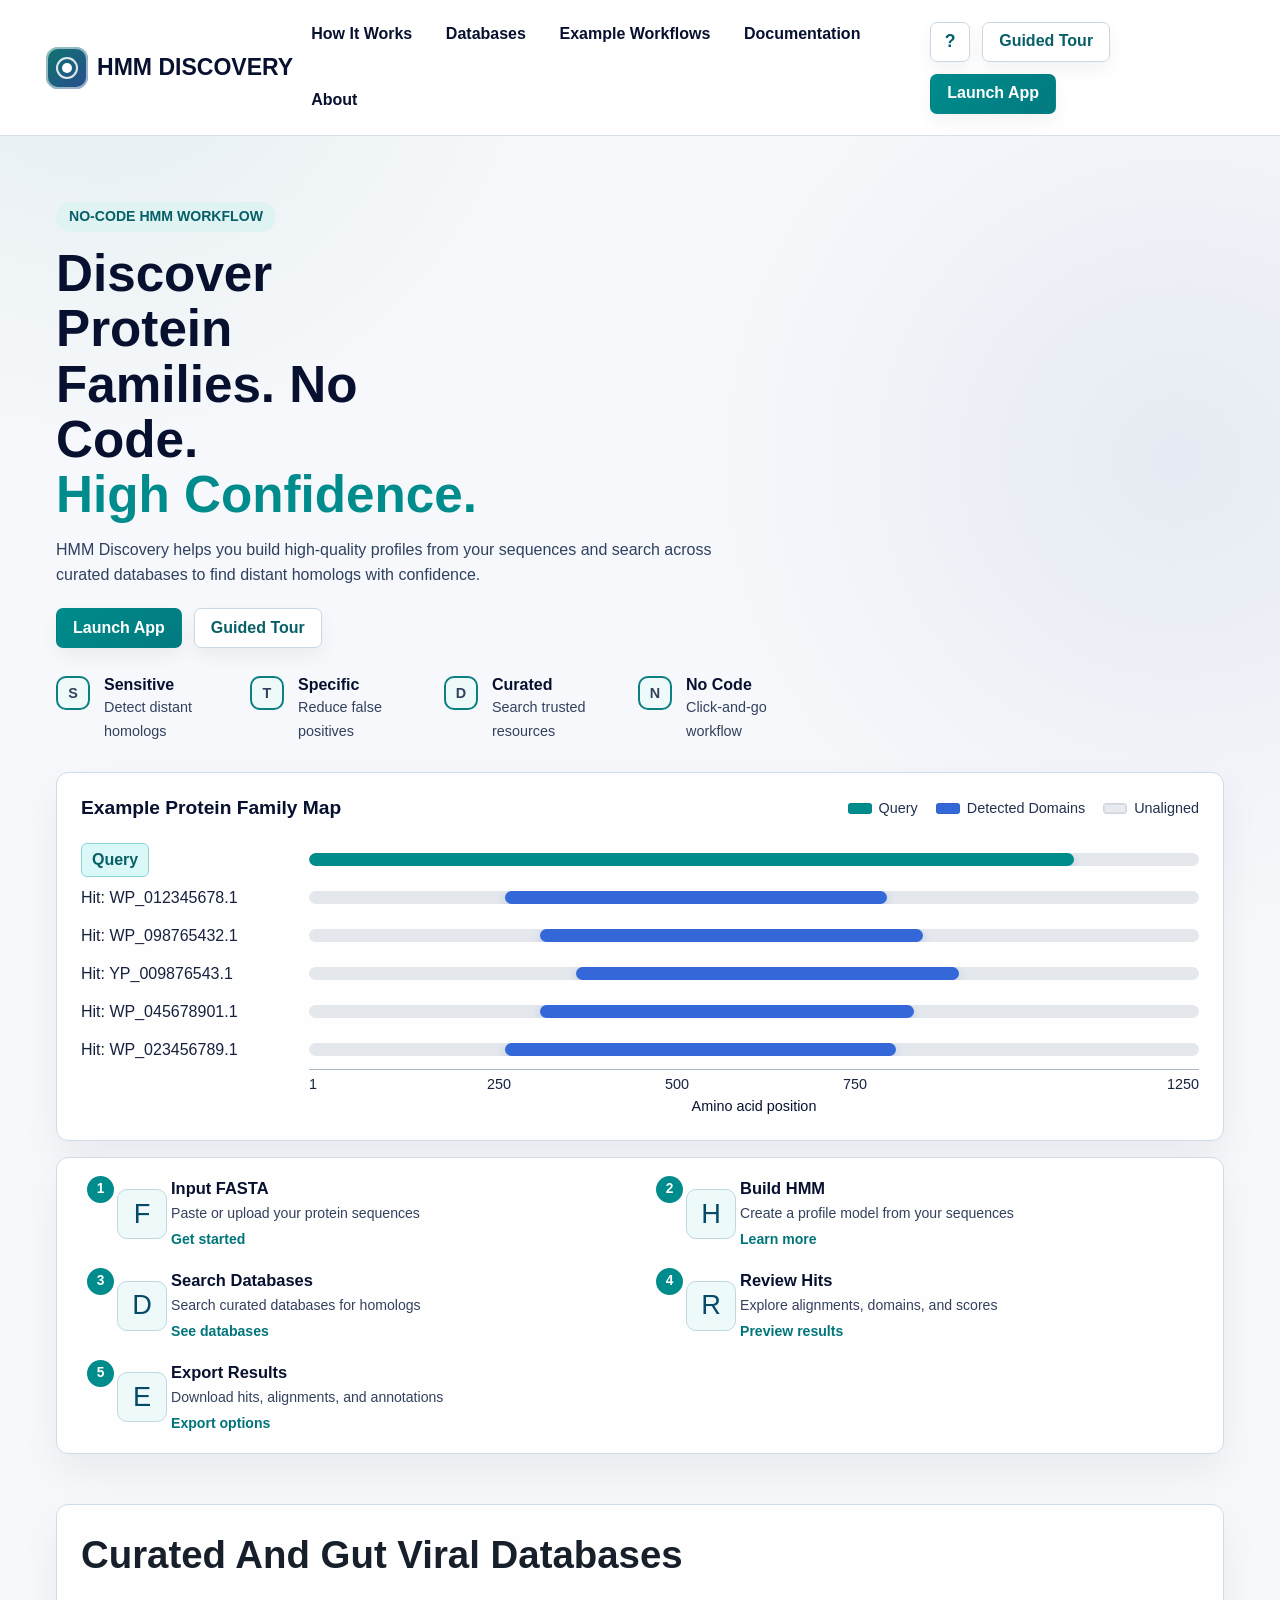
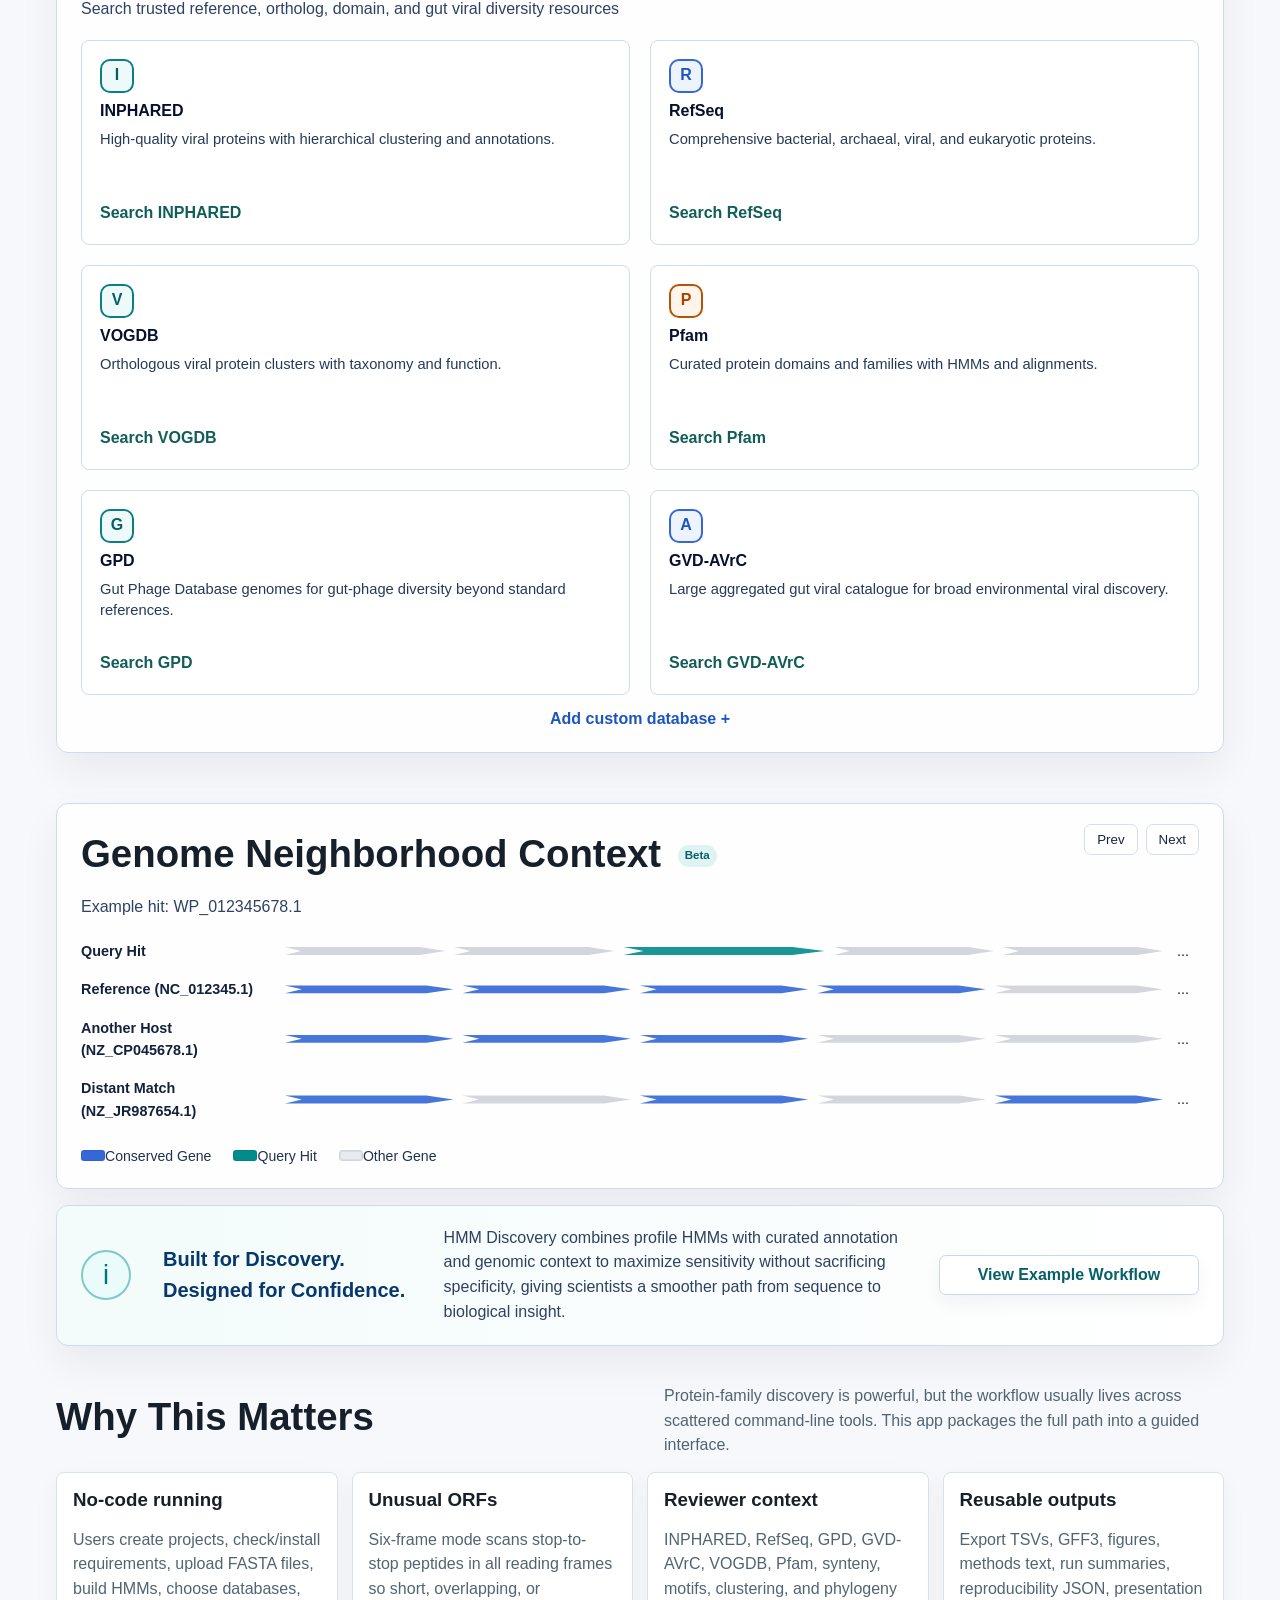
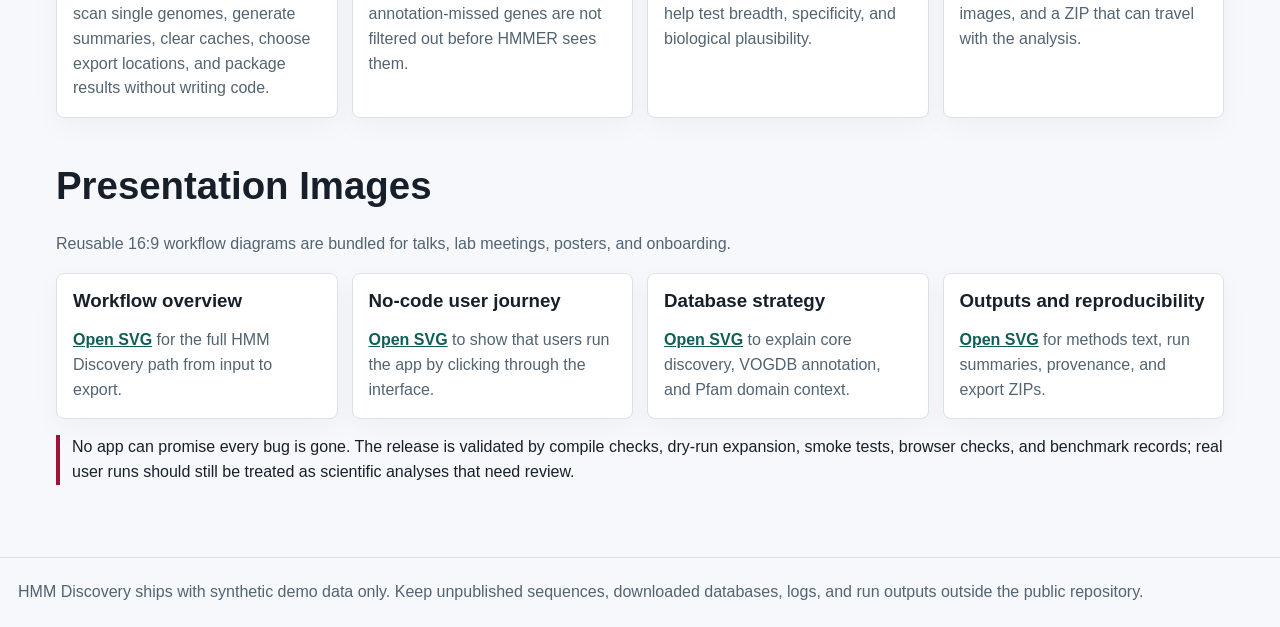
==== www/index.html @ fe7c749b "Prepare GitHub Pages deployment" ====
<!doctype html>
<html lang="en">
<head>
  <meta charset="utf-8">
  <meta name="viewport" content="width=device-width, initial-scale=1">
  <title>HMM Discovery | Protein Family Discovery App</title>
  <style>
    :root {
      --ink: #17202a;
      --muted: #536471;
      --line: #d9e2ea;
      --paper: #ffffff;
      --wash: #f6f8fb;
      --wash-2: #eef5f5;
      --accent: #0f766e;
      --accent-dark: #115e59;
      --blue: #284b8f;
      --gold: #9a6700;
      --copper: #b45309;
      --danger: #9f1239;
      --shadow: 0 18px 50px rgba(23, 32, 42, 0.08);
    }
    * { box-sizing: border-box; }
    html { scroll-behavior: smooth; }
    body {
      margin: 0;
      font-family: -apple-system, BlinkMacSystemFont, "Segoe UI", sans-serif;
      color: var(--ink);
      background:
        radial-gradient(circle at 8% 0%, rgba(15,118,110,0.08), transparent 28rem),
        radial-gradient(circle at 92% 12%, rgba(40,75,143,0.08), transparent 30rem),
        var(--wash);
      line-height: 1.55;
      overflow-wrap: anywhere;
      overflow-x: hidden;
    }
    a { color: var(--accent-dark); font-weight: 700; }
    header {
      background: var(--paper);
      border-bottom: 1px solid var(--line);
      position: sticky;
      top: 0;
      z-index: 10;
    }
    .nav {
      max-width: 1180px;
      margin: 0 auto;
      padding: 12px 18px;
      display: flex;
      align-items: center;
      justify-content: space-between;
      gap: 14px;
    }
    .brand {
      display: inline-flex;
      align-items: center;
      gap: 9px;
      font-weight: 850;
      font-size: 1.05rem;
      white-space: nowrap;
    }
    .brand-mark {
      width: 29px;
      height: 29px;
      border-radius: 7px;
      display: inline-grid;
      place-items: center;
      color: white;
      background: linear-gradient(135deg, var(--accent), var(--blue));
      font-weight: 900;
    }
    .links { display: flex; flex-wrap: wrap; gap: 8px; font-size: 0.9rem; }
    .links a {
      text-decoration: none;
      color: var(--muted);
      padding: 6px 8px;
      border-radius: 6px;
    }
    .links a:hover { color: var(--ink); background: var(--wash); }
    main { max-width: 1180px; margin: 0 auto; padding: 24px 18px 54px; }
    .hero {
      min-height: min(760px, 76vh);
      display: grid;
      grid-template-columns: minmax(0, 1fr) minmax(300px, 520px);
      gap: 34px;
      align-items: center;
      padding: 18px 0 26px;
    }
    .hero > *,
    main > *,
    section,
    .visual,
    .card,
    .rail-step,
    .db-chip {
      min-width: 0;
      max-width: 100%;
    }
    h1 {
      font-size: clamp(2.4rem, 7vw, 5.4rem);
      line-height: 0.97;
      letter-spacing: 0;
      margin: 0 0 16px;
      max-width: 9ch;
    }
    h2 { margin: 0 0 12px; font-size: clamp(1.6rem, 3vw, 2.4rem); }
    h3 { margin: 0 0 8px; }
    p { color: var(--muted); }
    .lead { font-size: 1.12rem; max-width: 700px; }
    .actions { display: flex; flex-wrap: wrap; gap: 10px; margin-top: 22px; }
    .button {
      display: inline-flex;
      align-items: center;
      justify-content: center;
      min-height: 42px;
      border: 1px solid var(--accent);
      border-radius: 6px;
      padding: 9px 13px;
      text-decoration: none;
      background: var(--accent);
      color: white;
      box-shadow: 0 8px 22px rgba(15,118,110,0.2);
    }
    .button.secondary { background: var(--paper); color: var(--accent-dark); }
    .button:hover { transform: translateY(-1px); }
    .visual {
      background: var(--paper);
      border: 1px solid var(--line);
      border-radius: 8px;
      padding: 14px;
      box-shadow: var(--shadow);
      overflow: hidden;
    }
    .visual img { width: 100%; height: auto; display: block; }
    .science-map {
      display: grid;
      gap: 12px;
    }
    .map-top {
      display: flex;
      align-items: center;
      justify-content: space-between;
      gap: 10px;
      min-height: 44px;
    }
    .mini-title { font-weight: 850; }
    .mini-status {
      color: var(--accent-dark);
      background: #e6f4f1;
      border: 1px solid #b9ded8;
      border-radius: 999px;
      padding: 4px 9px;
      font-size: 0.8rem;
      font-weight: 800;
      white-space: nowrap;
    }
    .workflow-rail {
      display: grid;
      grid-template-columns: repeat(5, minmax(0, 1fr));
      gap: 8px;
      margin: 12px 0 4px;
    }
    .rail-step {
      border: 1px solid var(--line);
      border-radius: 8px;
      padding: 10px 8px;
      min-height: 92px;
      background: #fbfdff;
    }
    .rail-step strong { display: block; font-size: 0.88rem; line-height: 1.15; }
    .rail-step span { display: block; color: var(--muted); font-size: 0.76rem; line-height: 1.25; margin-top: 5px; }
    .protein-track {
      position: relative;
      min-height: 172px;
      border: 1px solid var(--line);
      border-radius: 8px;
      background:
        linear-gradient(90deg, rgba(15,118,110,0.09), rgba(40,75,143,0.07)),
        repeating-linear-gradient(90deg, transparent 0 54px, rgba(23,32,42,0.04) 54px 55px);
      overflow: hidden;
      padding: 18px;
    }
    .gene {
      position: absolute;
      height: 26px;
      border-radius: 999px 8px 8px 999px;
      background: var(--accent);
      box-shadow: 0 8px 18px rgba(15,118,110,0.18);
    }
    .gene.blue { background: var(--blue); }
    .gene.gold { background: var(--gold); }
    .gene.copper { background: var(--copper); }
    .hit-window {
      position: absolute;
      left: 37%;
      top: 18px;
      width: 27%;
      height: 136px;
      border: 2px dashed rgba(159,18,57,0.48);
      border-radius: 8px;
      background: rgba(255,255,255,0.52);
    }
    .hit-window span {
      position: absolute;
      left: 10px;
      bottom: 8px;
      font-size: 0.76rem;
      font-weight: 800;
      color: var(--danger);
    }
    .db-strip {
      display: grid;
      grid-template-columns: repeat(4, minmax(0, 1fr));
      gap: 8px;
    }
    .db-chip {
      min-height: 62px;
      border: 1px solid var(--line);
      background: #fbfcfe;
      border-radius: 8px;
      padding: 9px;
    }
    .db-chip strong { display: block; font-size: 0.86rem; line-height: 1.15; }
    .db-chip span { display: block; color: var(--muted); font-size: 0.74rem; margin-top: 4px; line-height: 1.2; }
    section { margin-top: 34px; }
    .section-head {
      display: flex;
      align-items: end;
      justify-content: space-between;
      gap: 18px;
      margin-bottom: 14px;
    }
    .section-head p { margin: 0; max-width: 560px; }
    .grid { display: grid; grid-template-columns: repeat(auto-fit, minmax(245px, 1fr)); gap: 14px; }
    .card {
      background: var(--paper);
      border: 1px solid var(--line);
      border-radius: 8px;
      padding: 16px;
      min-width: 0;
      min-height: 142px;
      box-shadow: 0 8px 28px rgba(23, 32, 42, 0.04);
    }
    .card h3 { line-height: 1.2; }
    .card p { margin-bottom: 0; }
    .tag {
      display: inline-block;
      border: 1px solid var(--line);
      border-radius: 999px;
      padding: 3px 9px;
      margin: 2px 4px 2px 0;
      font-size: 0.82rem;
      color: var(--muted);
      background: #fbfcfe;
      max-width: 100%;
    }
    .steps { counter-reset: step; }
    .step {
      display: grid;
      grid-template-columns: 44px 1fr;
      gap: 12px;
      margin: 12px 0;
      padding: 12px;
      background: rgba(255,255,255,0.62);
      border: 1px solid var(--line);
      border-radius: 8px;
    }
    .step::before {
      counter-increment: step;
      content: counter(step);
      width: 34px;
      height: 34px;
      border-radius: 999px;
      background: var(--blue);
      color: white;
      display: grid;
      place-items: center;
      font-weight: 800;
    }
    .note { border-left: 4px solid var(--gold); padding-left: 12px; color: var(--ink); }
    .risk { border-left-color: var(--danger); }
    footer { border-top: 1px solid var(--line); padding: 22px 18px; color: var(--muted); }
    code {
      font-family: ui-monospace, SFMono-Regular, Menlo, Consolas, monospace;
      background: #edf2f7;
      border-radius: 5px;
      padding: 2px 5px;
    }
    @media (max-width: 800px) {
      .hero { grid-template-columns: 1fr; min-height: auto; }
      .links { display: none; }
      h1 { max-width: none; }
      .workflow-rail, .db-strip { grid-template-columns: 1fr 1fr; }
      .section-head { display: block; }
    }
    @media (max-width: 520px) {
      main { padding-inline: 14px; width: 100%; }
      h1 { font-size: 2.35rem; line-height: 1.03; }
      .workflow-rail, .db-strip { grid-template-columns: 1fr; }
      .actions .button { width: 100%; }
      .lead { font-size: 1rem; }
      .tag { font-size: 0.78rem; }
      .visual { padding: 10px; }
      .rail-step { min-height: 74px; }
    }
    .brand { text-transform: uppercase; letter-spacing: 0; font-size: clamp(1.05rem, 1.8vw, 1.65rem); color: #07112f; }
    .brand-mark { width: 42px; height: 42px; border-radius: 12px; font-size: 0; position: relative; box-shadow: inset 0 0 0 2px rgba(255,255,255,0.55); }
    .brand-mark::before,
    .brand-mark::after {
      content: "";
      position: absolute;
      inset: 10px;
      border: 2px solid rgba(255,255,255,0.86);
      border-radius: 50%;
    }
    .brand-mark::after { inset: 16px; background: white; border: 0; }
    .nav { max-width: 1880px; padding: 14px 46px; }
    .links { gap: clamp(10px, 2vw, 34px); font-size: 1rem; }
    .links a { color: #07112f; padding: 8px 4px; }
    .nav-actions { display: flex; align-items: center; gap: 12px; flex-wrap: wrap; }
    .icon-button,
    .nav-button {
      min-height: 40px;
      border: 1px solid #c8d8e7;
      border-radius: 7px;
      display: inline-flex;
      align-items: center;
      justify-content: center;
      text-decoration: none;
      color: #075f67;
      background: #ffffff;
      font-weight: 800;
      box-shadow: 0 8px 18px rgba(15, 23, 42, 0.05);
    }
    .icon-button { width: 40px; font-size: 1.1rem; }
    .nav-button { padding: 0 16px; white-space: nowrap; }
    .nav-button.primary { background: linear-gradient(135deg, #008c8c, #027a80); color: white; border-color: transparent; }
    main.showcase-main { max-width: 1880px; padding: 32px 56px 56px; }
    .showcase {
      display: grid;
      gap: 16px;
      min-height: calc(100vh - 112px);
    }
    .showcase-hero {
      display: grid;
      grid-template-columns: minmax(360px, 0.78fr) minmax(520px, 1.22fr);
      gap: 28px;
      align-items: stretch;
    }
    .eyebrow {
      display: inline-flex;
      align-items: center;
      min-height: 28px;
      border-radius: 999px;
      padding: 4px 13px;
      color: #075f67;
      background: #dff3f3;
      font-weight: 900;
      font-size: 0.88rem;
      letter-spacing: 0;
    }
    .hero-copy h1 {
      margin: 14px 0 16px;
      max-width: 12ch;
      color: #07112f;
      font-size: clamp(2.4rem, 4vw, 4.25rem);
      line-height: 1.08;
      font-weight: 900;
    }
    .hero-copy h1 span { color: #008c8c; white-space: nowrap; }
    .hero-copy .lead { max-width: 690px; color: #304160; font-size: clamp(1rem, 1.25vw, 1.28rem); line-height: 1.55; }
    .hero-actions {
      display: flex;
      flex-wrap: wrap;
      gap: 12px;
      margin-top: 20px;
    }
    .hero-features {
      display: grid;
      grid-template-columns: repeat(4, minmax(0, 1fr));
      gap: 16px;
      margin-top: 28px;
      max-width: 760px;
    }
    .feature {
      display: grid;
      grid-template-columns: 38px minmax(0, 1fr);
      gap: 10px;
      align-items: start;
      min-width: 0;
    }
    .feature-icon,
    .db-icon {
      width: 34px;
      height: 34px;
      border-radius: 10px;
      display: grid;
      place-items: center;
      color: #075f67;
      border: 2px solid #0d7f83;
      font-weight: 900;
      background: #eefafa;
    }
    .feature strong,
    .db-card strong { display: block; color: #07112f; line-height: 1.16; }
    .feature span { color: #33415d; font-size: 0.9rem; line-height: 1.25; }
    .panel {
      background: rgba(255,255,255,0.92);
      border: 1px solid #cfdbe8;
      border-radius: 12px;
      box-shadow: 0 18px 40px rgba(7,17,47,0.06);
      min-width: 0;
      overflow: hidden;
    }
    .protein-map { padding: 20px 24px 22px; }
    .panel-title {
      display: flex;
      justify-content: space-between;
      align-items: center;
      gap: 18px;
      margin-bottom: 18px;
    }
    .panel-title h2,
    .panel-title h3 { margin: 0; color: #07112f; font-size: 1.2rem; }
    .legend { display: flex; gap: 18px; flex-wrap: wrap; color: #22314e; font-size: 0.9rem; }
    .legend span { display: inline-flex; align-items: center; gap: 7px; white-space: nowrap; }
    .swatch { width: 24px; height: 11px; border-radius: 3px; background: #008c8c; display: inline-block; box-shadow: inset 0 0 0 1px rgba(0,0,0,0.06); }
    .swatch.blue { background: #3468d8; }
    .swatch.gray { background: #e7ebf0; border: 1px solid #cfd6df; }
    .map-row {
      display: grid;
      grid-template-columns: 210px minmax(0, 1fr);
      gap: 18px;
      align-items: center;
      min-height: 38px;
    }
    .map-label { color: #16213d; white-space: nowrap; overflow: hidden; text-overflow: ellipsis; }
    .query-label {
      display: inline-flex;
      padding: 4px 10px;
      border-radius: 6px;
      background: #daf8f7;
      border: 1px solid #89d5d3;
      color: #075f67;
      font-weight: 900;
      width: max-content;
    }
    .track {
      height: 13px;
      border-radius: 999px;
      background: #e4e7ec;
      position: relative;
      overflow: hidden;
    }
    .segment {
      position: absolute;
      top: 0;
      height: 100%;
      border-radius: 999px;
      background: #3468d8;
      box-shadow: 0 3px 9px rgba(52,104,216,0.22);
    }
    .segment.query { background: #008c8c; }
    .axis {
      margin-left: 228px;
      border-top: 1px solid #a8b5c6;
      display: grid;
      grid-template-columns: repeat(5, 1fr);
      color: #18243d;
      font-size: 0.9rem;
      padding-top: 3px;
    }
    .axis span:last-child { text-align: right; }
    .axis-label { margin-left: 228px; text-align: center; color: #07112f; font-size: 0.9rem; }
    .workflow-strip {
      display: grid;
      grid-template-columns: repeat(5, minmax(0, 1fr));
      gap: 0;
      padding: 18px 22px;
      align-items: stretch;
    }
    .flow-card {
      display: grid;
      grid-template-columns: 70px minmax(0, 1fr) 20px;
      gap: 10px;
      align-items: center;
      min-width: 0;
      padding: 0 12px;
      position: relative;
    }
    .flow-card:last-child { grid-template-columns: 70px minmax(0, 1fr); }
    .flow-number {
      width: 27px;
      height: 27px;
      border-radius: 50%;
      background: #008c8c;
      color: white;
      display: grid;
      place-items: center;
      font-weight: 900;
      font-size: 0.86rem;
      position: absolute;
      left: 8px;
      top: 0;
      z-index: 2;
    }
    .flow-icon {
      width: 50px;
      height: 50px;
      margin-left: 26px;
      border-radius: 10px;
      display: grid;
      place-items: center;
      font-size: 1.7rem;
      color: #074a68;
      background: #eefafa;
      border: 1px solid #bfd8e2;
    }
    .flow-card h3 { margin: 0 0 4px; color: #07112f; font-size: 1.03rem; }
    .flow-card p { margin: 0; color: #33415d; font-size: 0.88rem; line-height: 1.25; }
    .flow-card a { display: inline-block; margin-top: 6px; text-decoration: none; color: #00757a; font-size: 0.88rem; }
    .flow-arrow { color: #c0cad8; font-size: 2.4rem; line-height: 1; }
    .lower-grid {
      display: grid;
      grid-template-columns: 1.06fr 0.94fr;
      gap: 16px;
    }
    .db-panel,
    .synteny-panel { padding: 20px 24px; }
    .subtle { color: #2f4164; margin: 0; }
    .database-grid {
      display: grid;
      grid-template-columns: repeat(4, minmax(0, 1fr));
      gap: 20px;
      margin-top: 18px;
    }
    .db-card {
      border: 1px solid #cfdbe8;
      border-radius: 8px;
      padding: 18px;
      min-height: 205px;
      display: flex;
      flex-direction: column;
      gap: 9px;
      background: #fff;
      transition: transform 160ms ease, box-shadow 160ms ease;
    }
    .db-card:hover { transform: translateY(-2px); box-shadow: 0 16px 32px rgba(7,17,47,0.09); }
    .db-card p { margin: 0; color: #263a58; font-size: 0.92rem; line-height: 1.42; }
    .db-card a { margin-top: auto; text-decoration: none; }
    .db-card.refseq .db-icon { color: #1d55bf; border-color: #3468d8; background: #eef4ff; }
    .db-card.pfam .db-icon { color: #a74302; border-color: #b45309; background: #fff5eb; }
    .custom-link { display: block; text-align: center; margin-top: 12px; text-decoration: none; color: #1d55bf; }
    .synteny-head {
      display: flex;
      justify-content: space-between;
      gap: 12px;
      align-items: start;
      margin-bottom: 14px;
    }
    .beta {
      display: inline-flex;
      margin-left: 6px;
      padding: 2px 7px;
      border-radius: 999px;
      background: #dff3f3;
      color: #075f67;
      font-size: 0.72rem;
      vertical-align: middle;
    }
    .pager { display: flex; gap: 8px; }
    .pager button {
      border: 1px solid #d5dfeb;
      background: white;
      border-radius: 7px;
      padding: 7px 12px;
      color: #19233c;
    }
    .neighborhood {
      display: grid;
      gap: 16px;
      margin-top: 20px;
    }
    .gene-row {
      display: grid;
      grid-template-columns: 190px minmax(0, 1fr) 22px;
      gap: 14px;
      align-items: center;
      color: #14213d;
      font-size: 0.9rem;
    }
    .gene-line { display: flex; gap: 9px; align-items: center; min-width: 0; }
    .arrow-gene {
      height: 14px;
      min-width: 42px;
      flex: 1 1 58px;
      background: #cfd3da;
      clip-path: polygon(0 22%, 84% 22%, 100% 50%, 84% 78%, 0 78%, 10% 50%);
      opacity: 0.9;
    }
    .arrow-gene.conserved { background: #3468d8; }
    .arrow-gene.query { background: #008c8c; flex-grow: 1.4; }
    .gene-legend { display: flex; gap: 22px; flex-wrap: wrap; margin-top: 24px; color: #22314e; font-size: 0.88rem; }
    .bottom-callout {
      display: grid;
      grid-template-columns: 64px minmax(230px, 0.55fr) minmax(300px, 1fr) 260px;
      gap: 18px;
      align-items: center;
      padding: 20px 24px;
      background: linear-gradient(90deg, #f3fbfb, #ffffff);
    }
    .callout-icon {
      width: 50px;
      height: 50px;
      border-radius: 50%;
      display: grid;
      place-items: center;
      border: 2px solid #80c9c8;
      color: #00757a;
      font-size: 1.7rem;
      background: #e9fbfa;
    }
    .bottom-callout h2 { margin: 0; color: #07386b; font-size: 1.25rem; }
    .bottom-callout p { margin: 0; color: #304160; }
    .article-section { margin-top: 38px; }
    .article-grid { grid-template-columns: repeat(auto-fit, minmax(260px, 1fr)); }
    @media (max-width: 1280px) {
      .showcase-hero,
      .lower-grid { grid-template-columns: 1fr; }
      .database-grid { grid-template-columns: repeat(2, minmax(0, 1fr)); }
      .workflow-strip { grid-template-columns: repeat(2, minmax(0, 1fr)); gap: 16px; }
      .flow-arrow { display: none; }
    }
    @media (max-width: 900px) {
      .nav { padding: 12px 18px; }
      .nav-actions { display: none; }
      main.showcase-main { padding: 24px 18px 42px; }
      .hero-features { grid-template-columns: repeat(2, minmax(0, 1fr)); }
      .map-row { grid-template-columns: 1fr; gap: 6px; margin-bottom: 12px; }
      .axis, .axis-label { margin-left: 0; }
      .workflow-strip,
      .database-grid,
      .bottom-callout { grid-template-columns: 1fr; }
      .flow-card { grid-template-columns: 64px minmax(0, 1fr); }
      .gene-row { grid-template-columns: 1fr; gap: 6px; }
      .gene-line { min-height: 24px; }
    }
    @media (max-width: 560px) {
      .brand { font-size: 1rem; }
      .brand-mark { width: 34px; height: 34px; }
      .hero-copy h1 { font-size: 2.35rem; }
      .hero-features { grid-template-columns: 1fr; }
      .protein-map, .db-panel, .synteny-panel, .workflow-strip, .bottom-callout { padding: 16px; }
      .legend, .gene-legend { gap: 10px; }
      .map-label { white-space: normal; }
      .hero-actions .nav-button { width: 100%; }
    }
  </style>
</head>
<body>
  <header>
    <div class="nav">
      <div class="brand"><span class="brand-mark">H</span>HMM Discovery</div>
      <nav class="links" aria-label="Page links">
        <a href="#how-it-works">How It Works</a>
        <a href="#databases">Databases</a>
        <a href="#workflows">Example Workflows</a>
        <a href="guide.html">Documentation</a>
        <a href="#about">About</a>
      </nav>
      <div class="nav-actions">
        <a class="icon-button" href="guide.html" aria-label="Open documentation">?</a>
        <a class="nav-button" href="guide.html">Guided Tour</a>
        <a class="nav-button primary" href="guide.html">Launch App</a>
      </div>
    </div>
  </header>
  <main class="showcase-main">
    <section class="showcase" aria-label="HMM Discovery blog overview">
      <div class="showcase-hero">
        <div class="hero-copy">
          <span class="eyebrow">NO-CODE HMM WORKFLOW</span>
          <h1>Discover Protein Families. No Code. <span>High Confidence.</span></h1>
          <p class="lead">HMM Discovery helps you build high-quality profiles from your sequences and search across curated databases to find distant homologs with confidence.</p>
          <div class="hero-actions">
            <a class="nav-button primary" href="guide.html">Launch App</a>
            <a class="nav-button" href="guide.html">Guided Tour</a>
          </div>
          <div class="hero-features" aria-label="Core benefits">
            <div class="feature"><span class="feature-icon">S</span><div><strong>Sensitive</strong><span>Detect distant homologs</span></div></div>
            <div class="feature"><span class="feature-icon">T</span><div><strong>Specific</strong><span>Reduce false positives</span></div></div>
            <div class="feature"><span class="feature-icon">D</span><div><strong>Curated</strong><span>Search trusted resources</span></div></div>
            <div class="feature"><span class="feature-icon">N</span><div><strong>No Code</strong><span>Click-and-go workflow</span></div></div>
          </div>
        </div>
        <div class="panel protein-map" aria-label="Example protein family map">
          <div class="panel-title">
            <h2>Example Protein Family Map</h2>
            <div class="legend">
              <span><i class="swatch"></i>Query</span>
              <span><i class="swatch blue"></i>Detected Domains</span>
              <span><i class="swatch gray"></i>Unaligned</span>
            </div>
          </div>
          <div class="map-row"><div class="map-label"><span class="query-label">Query</span></div><div class="track"><i class="segment query" style="left:0;width:86%;"></i></div></div>
          <div class="map-row"><div class="map-label">Hit: WP_012345678.1</div><div class="track"><i class="segment" style="left:22%;width:43%;"></i></div></div>
          <div class="map-row"><div class="map-label">Hit: WP_098765432.1</div><div class="track"><i class="segment" style="left:26%;width:43%;"></i></div></div>
          <div class="map-row"><div class="map-label">Hit: YP_009876543.1</div><div class="track"><i class="segment" style="left:30%;width:43%;"></i></div></div>
          <div class="map-row"><div class="map-label">Hit: WP_045678901.1</div><div class="track"><i class="segment" style="left:26%;width:42%;"></i></div></div>
          <div class="map-row"><div class="map-label">Hit: WP_023456789.1</div><div class="track"><i class="segment" style="left:22%;width:44%;"></i></div></div>
          <div class="axis"><span>1</span><span>250</span><span>500</span><span>750</span><span>1250</span></div>
          <div class="axis-label">Amino acid position</div>
        </div>
      </div>

      <div class="panel workflow-strip" id="how-it-works" aria-label="Five step workflow">
        <article class="flow-card"><span class="flow-number">1</span><span class="flow-icon">F</span><div><h3>Input FASTA</h3><p>Paste or upload your protein sequences</p><a href="guide.html">Get started</a></div><span class="flow-arrow">›</span></article>
        <article class="flow-card"><span class="flow-number">2</span><span class="flow-icon">H</span><div><h3>Build HMM</h3><p>Create a profile model from your sequences</p><a href="guide.html#build">Learn more</a></div><span class="flow-arrow">›</span></article>
        <article class="flow-card"><span class="flow-number">3</span><span class="flow-icon">D</span><div><h3>Search Databases</h3><p>Search curated databases for homologs</p><a href="#databases">See databases</a></div><span class="flow-arrow">›</span></article>
        <article class="flow-card"><span class="flow-number">4</span><span class="flow-icon">R</span><div><h3>Review Hits</h3><p>Explore alignments, domains, and scores</p><a href="guide.html#interpret">Preview results</a></div><span class="flow-arrow">›</span></article>
        <article class="flow-card"><span class="flow-number">5</span><span class="flow-icon">E</span><div><h3>Export Results</h3><p>Download hits, alignments, and annotations</p><a href="guide.html#export">Export options</a></div></article>
      </div>

      <div class="lower-grid">
        <section class="panel db-panel" id="databases">
          <h2>Curated And Gut Viral Databases</h2>
          <p class="subtle">Search trusted reference, ortholog, domain, and gut viral diversity resources</p>
          <div class="database-grid">
            <article class="db-card"><span class="db-icon">I</span><strong>INPHARED</strong><p>High-quality viral proteins with hierarchical clustering and annotations.</p><a href="guide.html#databases">Search INPHARED</a></article>
            <article class="db-card refseq"><span class="db-icon">R</span><strong>RefSeq</strong><p>Comprehensive bacterial, archaeal, viral, and eukaryotic proteins.</p><a href="guide.html#databases">Search RefSeq</a></article>
            <article class="db-card"><span class="db-icon">V</span><strong>VOGDB</strong><p>Orthologous viral protein clusters with taxonomy and function.</p><a href="guide.html#databases">Search VOGDB</a></article>
            <article class="db-card pfam"><span class="db-icon">P</span><strong>Pfam</strong><p>Curated protein domains and families with HMMs and alignments.</p><a href="guide.html#databases">Search Pfam</a></article>
            <article class="db-card"><span class="db-icon">G</span><strong>GPD</strong><p>Gut Phage Database genomes for gut-phage diversity beyond standard references.</p><a href="guide.html#databases">Search GPD</a></article>
            <article class="db-card refseq"><span class="db-icon">A</span><strong>GVD-AVrC</strong><p>Large aggregated gut viral catalogue for broad environmental viral discovery.</p><a href="guide.html#databases">Search GVD-AVrC</a></article>
          </div>
          <a class="custom-link" href="guide.html#custom">Add custom database +</a>
        </section>

        <section class="panel synteny-panel" id="workflows">
          <div class="synteny-head">
            <div><h2>Genome Neighborhood Context <span class="beta">Beta</span></h2><p class="subtle">Example hit: WP_012345678.1</p></div>
            <div class="pager"><button type="button">Prev</button><button type="button">Next</button></div>
          </div>
          <div class="neighborhood" aria-label="Synteny neighborhood example">
            <div class="gene-row"><strong>Query Hit</strong><div class="gene-line"><span class="arrow-gene"></span><span class="arrow-gene"></span><span class="arrow-gene query"></span><span class="arrow-gene"></span><span class="arrow-gene"></span></div><span>...</span></div>
            <div class="gene-row"><strong>Reference (NC_012345.1)</strong><div class="gene-line"><span class="arrow-gene conserved"></span><span class="arrow-gene conserved"></span><span class="arrow-gene conserved"></span><span class="arrow-gene conserved"></span><span class="arrow-gene"></span></div><span>...</span></div>
            <div class="gene-row"><strong>Another Host (NZ_CP045678.1)</strong><div class="gene-line"><span class="arrow-gene conserved"></span><span class="arrow-gene conserved"></span><span class="arrow-gene conserved"></span><span class="arrow-gene"></span><span class="arrow-gene"></span></div><span>...</span></div>
            <div class="gene-row"><strong>Distant Match (NZ_JR987654.1)</strong><div class="gene-line"><span class="arrow-gene conserved"></span><span class="arrow-gene"></span><span class="arrow-gene conserved"></span><span class="arrow-gene"></span><span class="arrow-gene conserved"></span></div><span>...</span></div>
          </div>
          <div class="gene-legend">
            <span><i class="swatch blue"></i>Conserved Gene</span>
            <span><i class="swatch"></i>Query Hit</span>
            <span><i class="swatch gray"></i>Other Gene</span>
          </div>
        </section>
      </div>

      <div class="panel bottom-callout">
        <span class="callout-icon">i</span>
        <h2>Built for Discovery. Designed for Confidence.</h2>
        <p>HMM Discovery combines profile HMMs with curated annotation and genomic context to maximize sensitivity without sacrificing specificity, giving scientists a smoother path from sequence to biological insight.</p>
        <a class="nav-button" href="guide.html">View Example Workflow</a>
      </div>
    </section>

    <section class="article-section" id="about">
      <div class="section-head">
        <h2>Why This Matters</h2>
        <p>Protein-family discovery is powerful, but the workflow usually lives across scattered command-line tools. This app packages the full path into a guided interface.</p>
      </div>
      <div class="grid article-grid">
        <div class="card"><h3>No-code running</h3><p>Users create projects, check/install requirements, upload FASTA files, build HMMs, choose databases, scan single genomes, generate summaries, clear caches, choose export locations, and package results without writing code.</p></div>
        <div class="card"><h3>Unusual ORFs</h3><p>Six-frame mode scans stop-to-stop peptides in all reading frames so short, overlapping, or annotation-missed genes are not filtered out before HMMER sees them.</p></div>
        <div class="card"><h3>Reviewer context</h3><p>INPHARED, RefSeq, GPD, GVD-AVrC, VOGDB, Pfam, synteny, motifs, clustering, and phylogeny help test breadth, specificity, and biological plausibility.</p></div>
        <div class="card"><h3>Reusable outputs</h3><p>Export TSVs, GFF3, figures, methods text, run summaries, reproducibility JSON, presentation images, and a ZIP that can travel with the analysis.</p></div>
      </div>
    </section>

    <section class="article-section" id="presentation">
      <h2>Presentation Images</h2>
      <p>Reusable 16:9 workflow diagrams are bundled for talks, lab meetings, posters, and onboarding.</p>
      <div class="grid article-grid">
        <div class="card"><h3>Workflow overview</h3><p><a href="presentation/hmm_discovery_workflow_overview.svg">Open SVG</a> for the full HMM Discovery path from input to export.</p></div>
        <div class="card"><h3>No-code user journey</h3><p><a href="presentation/hmm_discovery_no_code_user_journey.svg">Open SVG</a> to show that users run the app by clicking through the interface.</p></div>
        <div class="card"><h3>Database strategy</h3><p><a href="presentation/hmm_discovery_database_strategy.svg">Open SVG</a> to explain core discovery, VOGDB annotation, and Pfam domain context.</p></div>
        <div class="card"><h3>Outputs and reproducibility</h3><p><a href="presentation/hmm_discovery_outputs_reproducibility.svg">Open SVG</a> for methods text, run summaries, provenance, and export ZIPs.</p></div>
      </div>
      <p class="note risk">No app can promise every bug is gone. The release is validated by compile checks, dry-run expansion, smoke tests, browser checks, and benchmark records; real user runs should still be treated as scientific analyses that need review.</p>
    </section>
  </main>
  <footer>
    HMM Discovery ships with synthetic demo data only. Keep unpublished sequences, downloaded databases, logs, and run outputs outside the public repository.
  </footer>
</body>
</html>
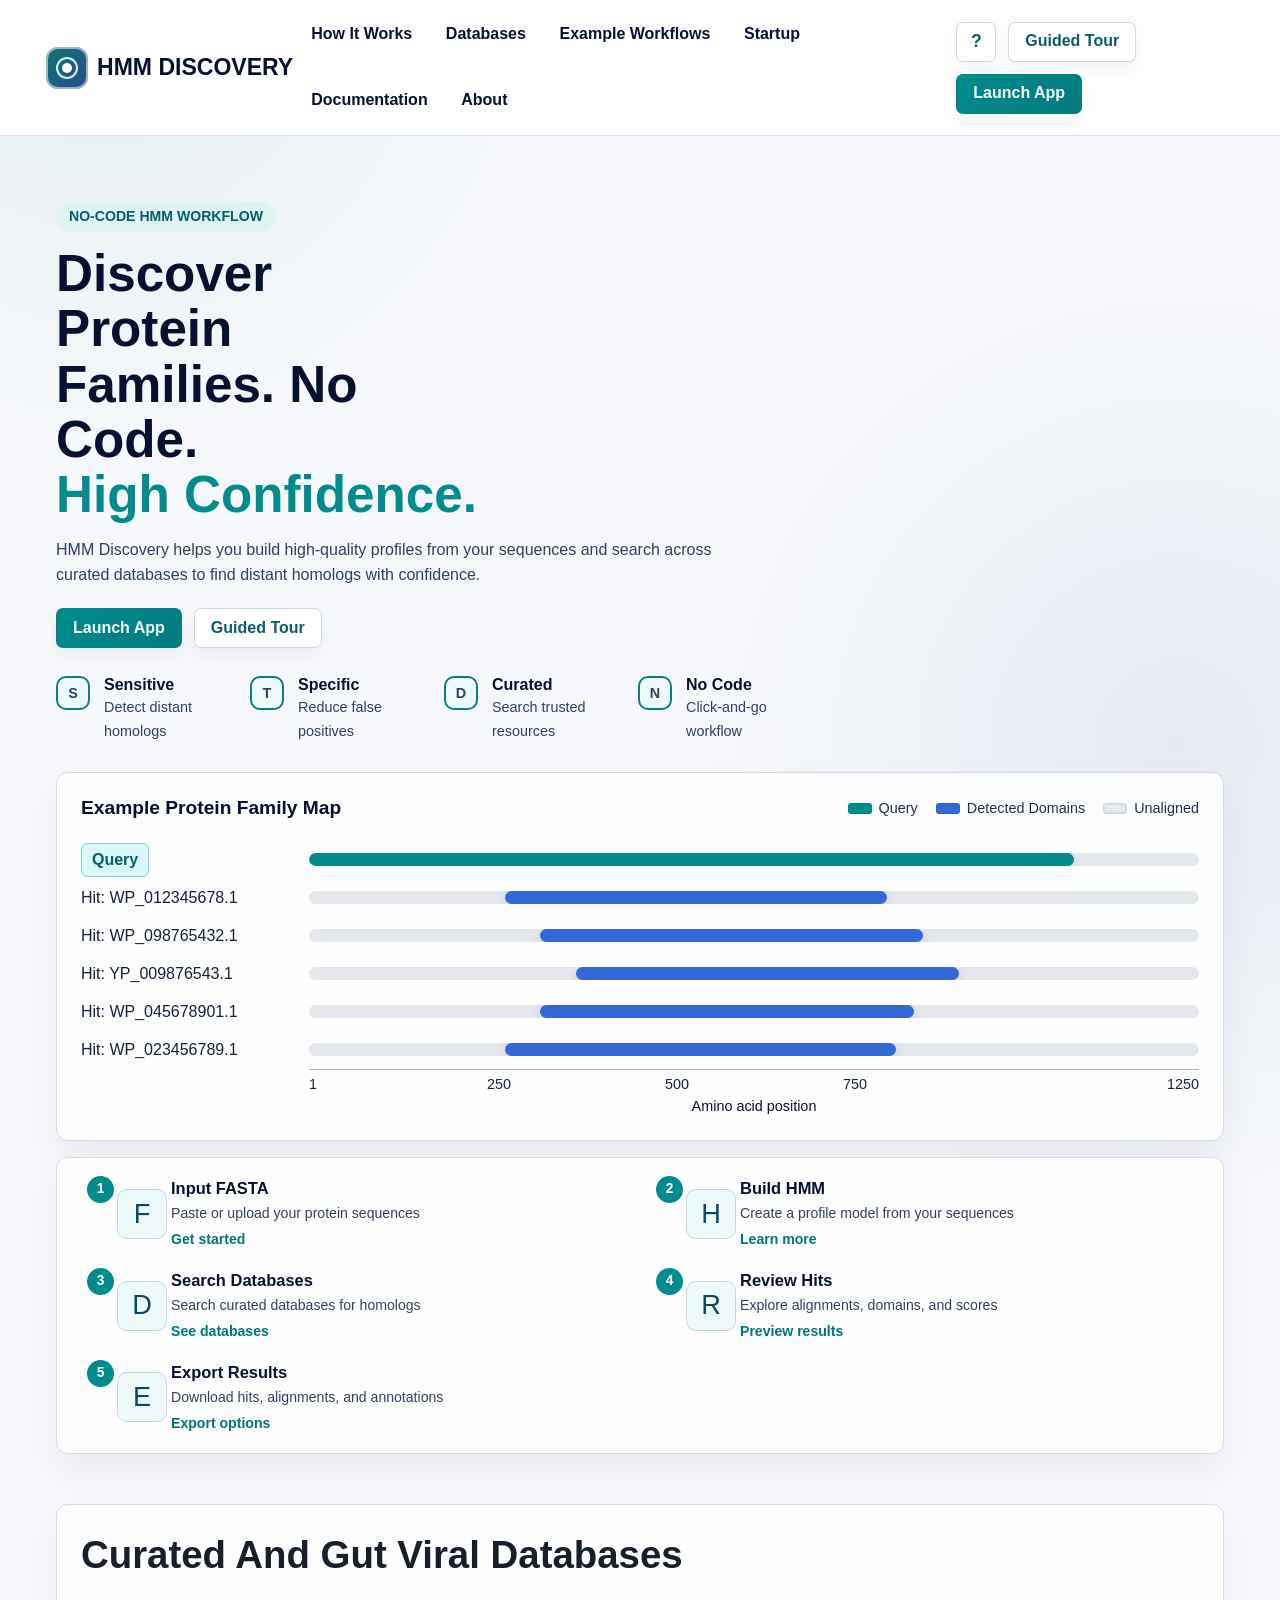
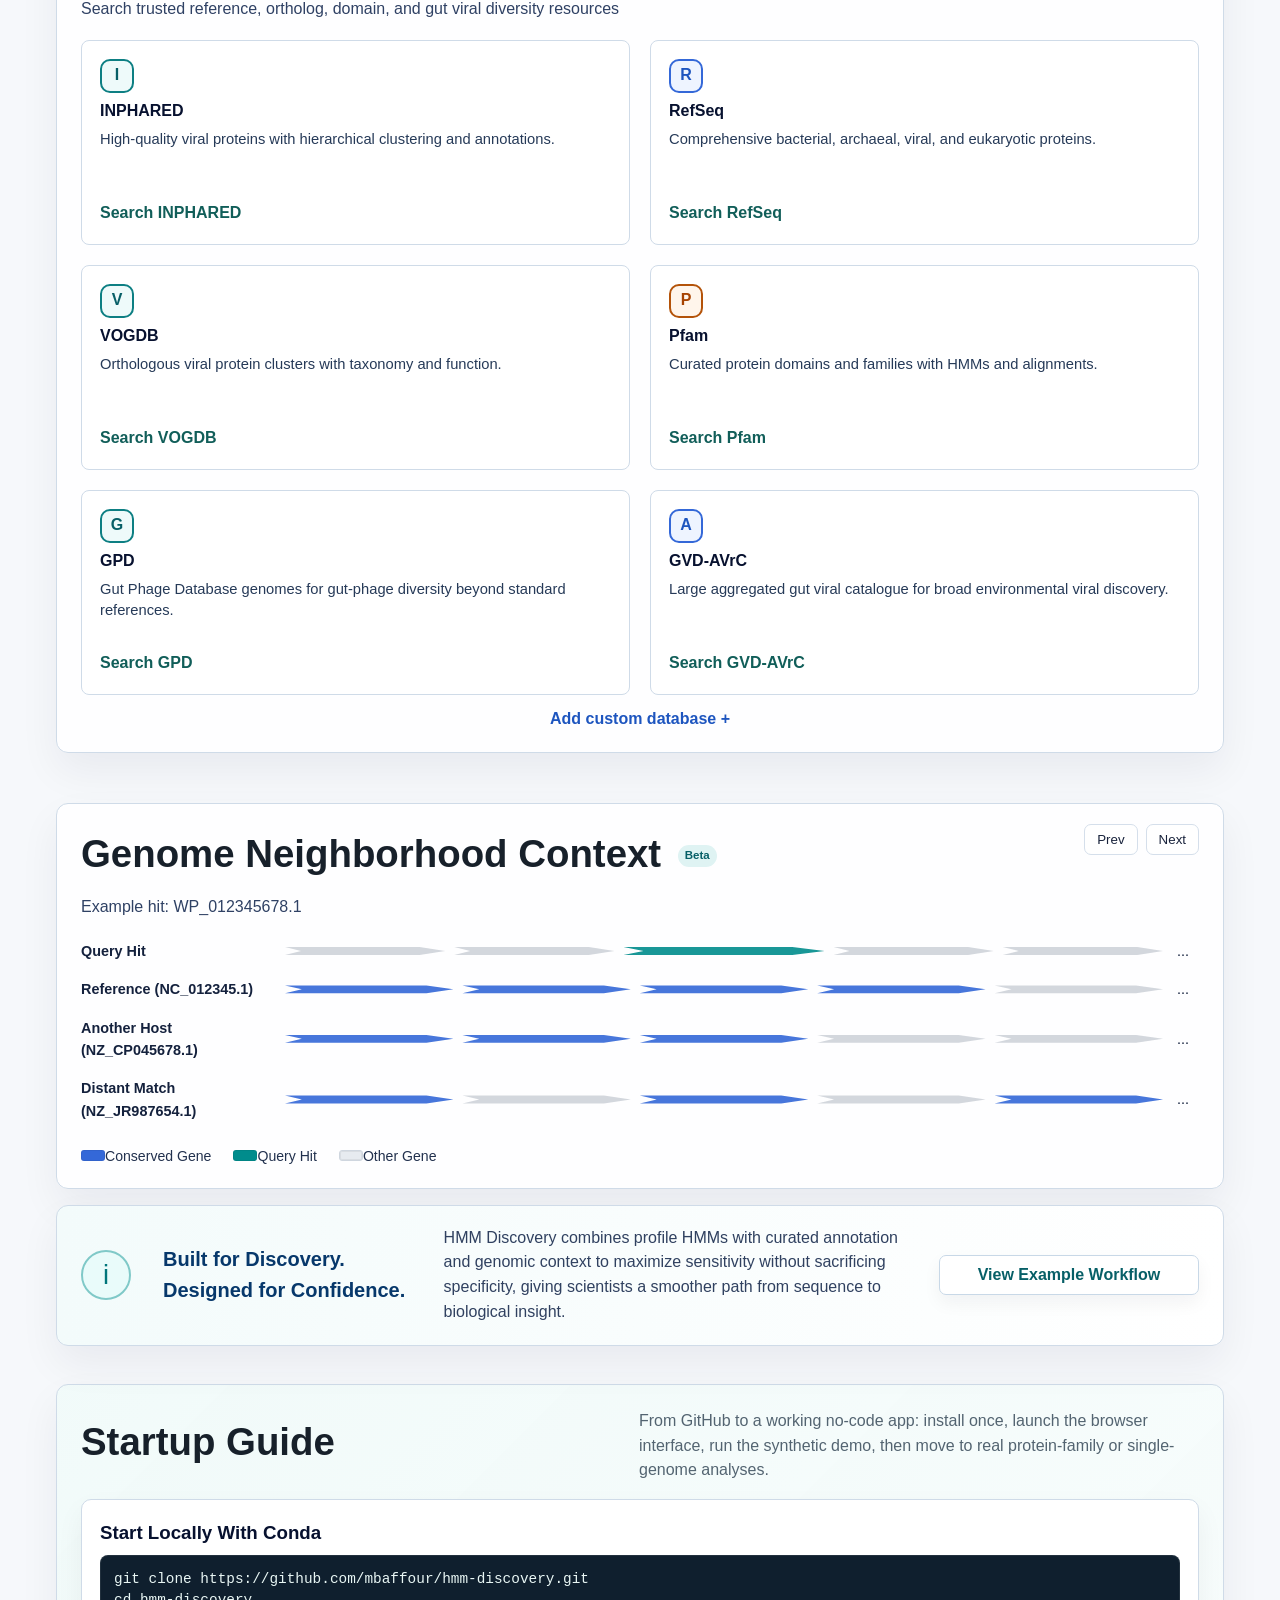
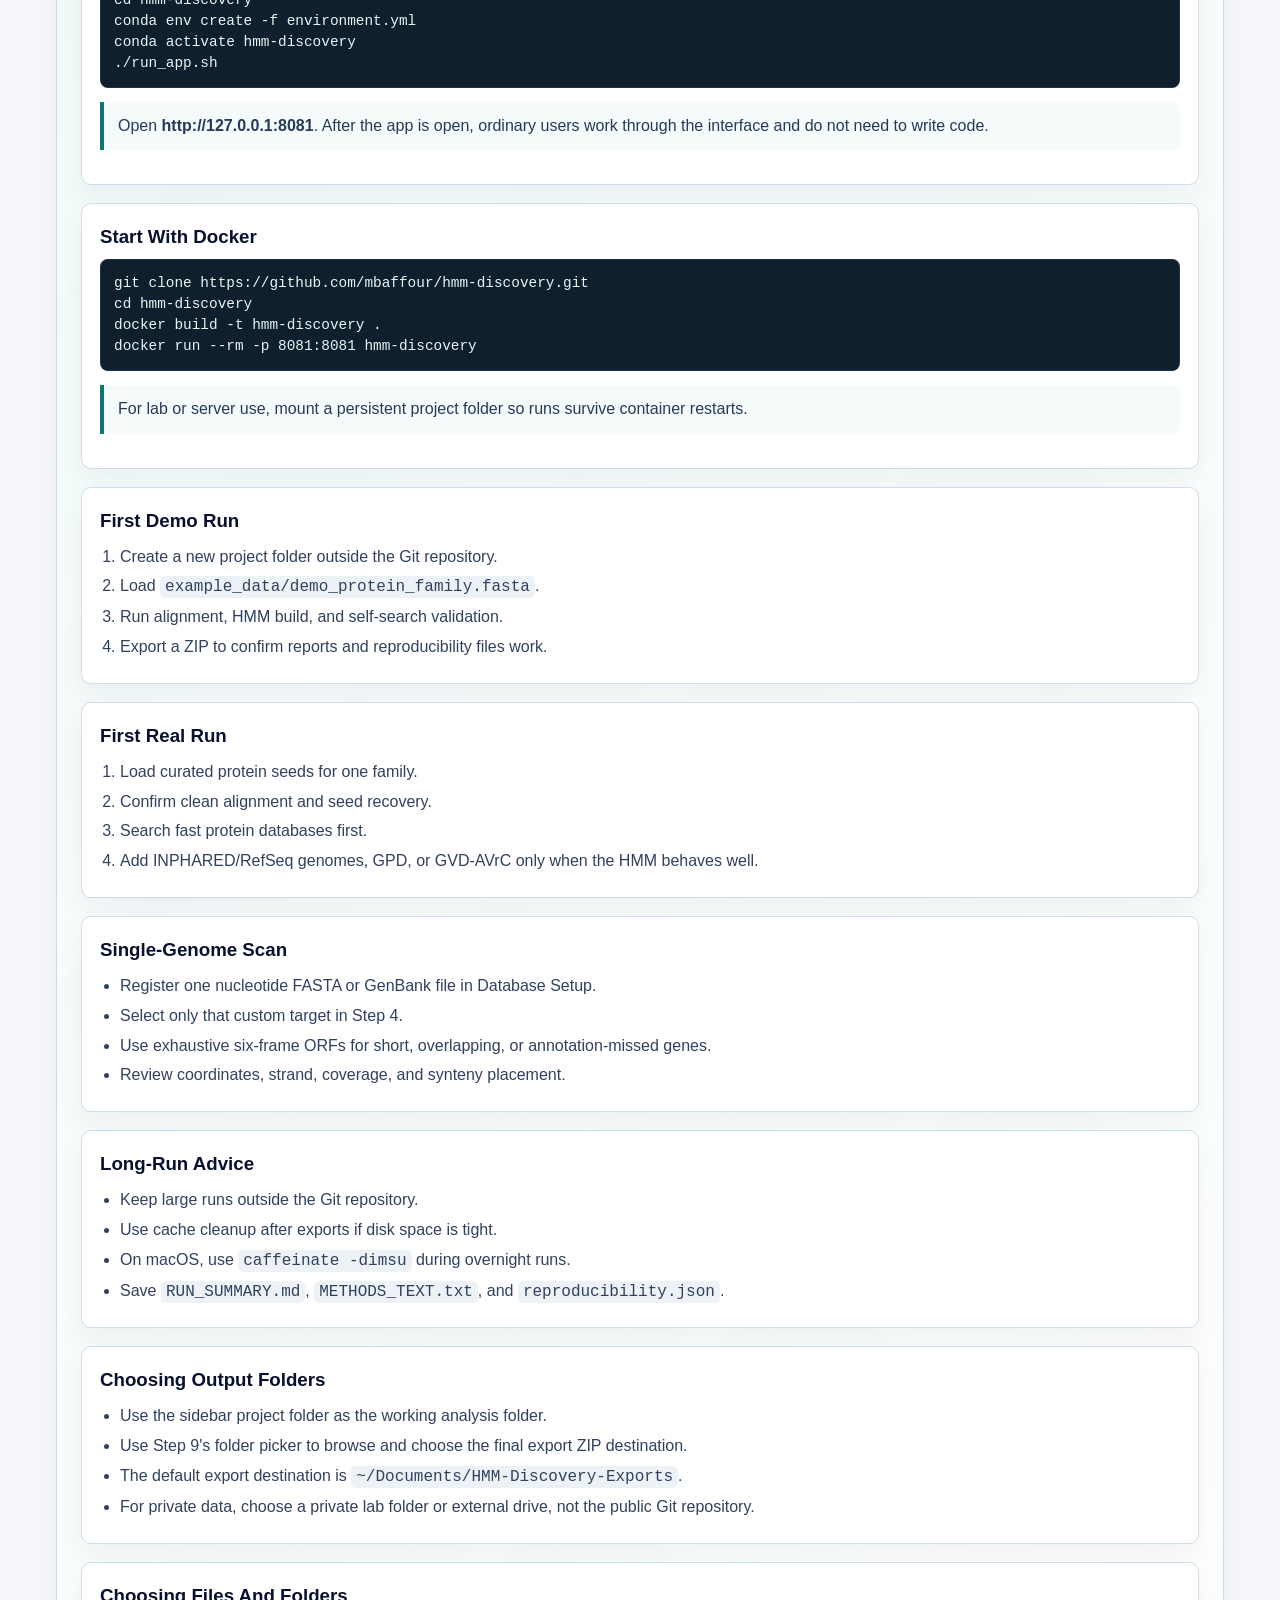
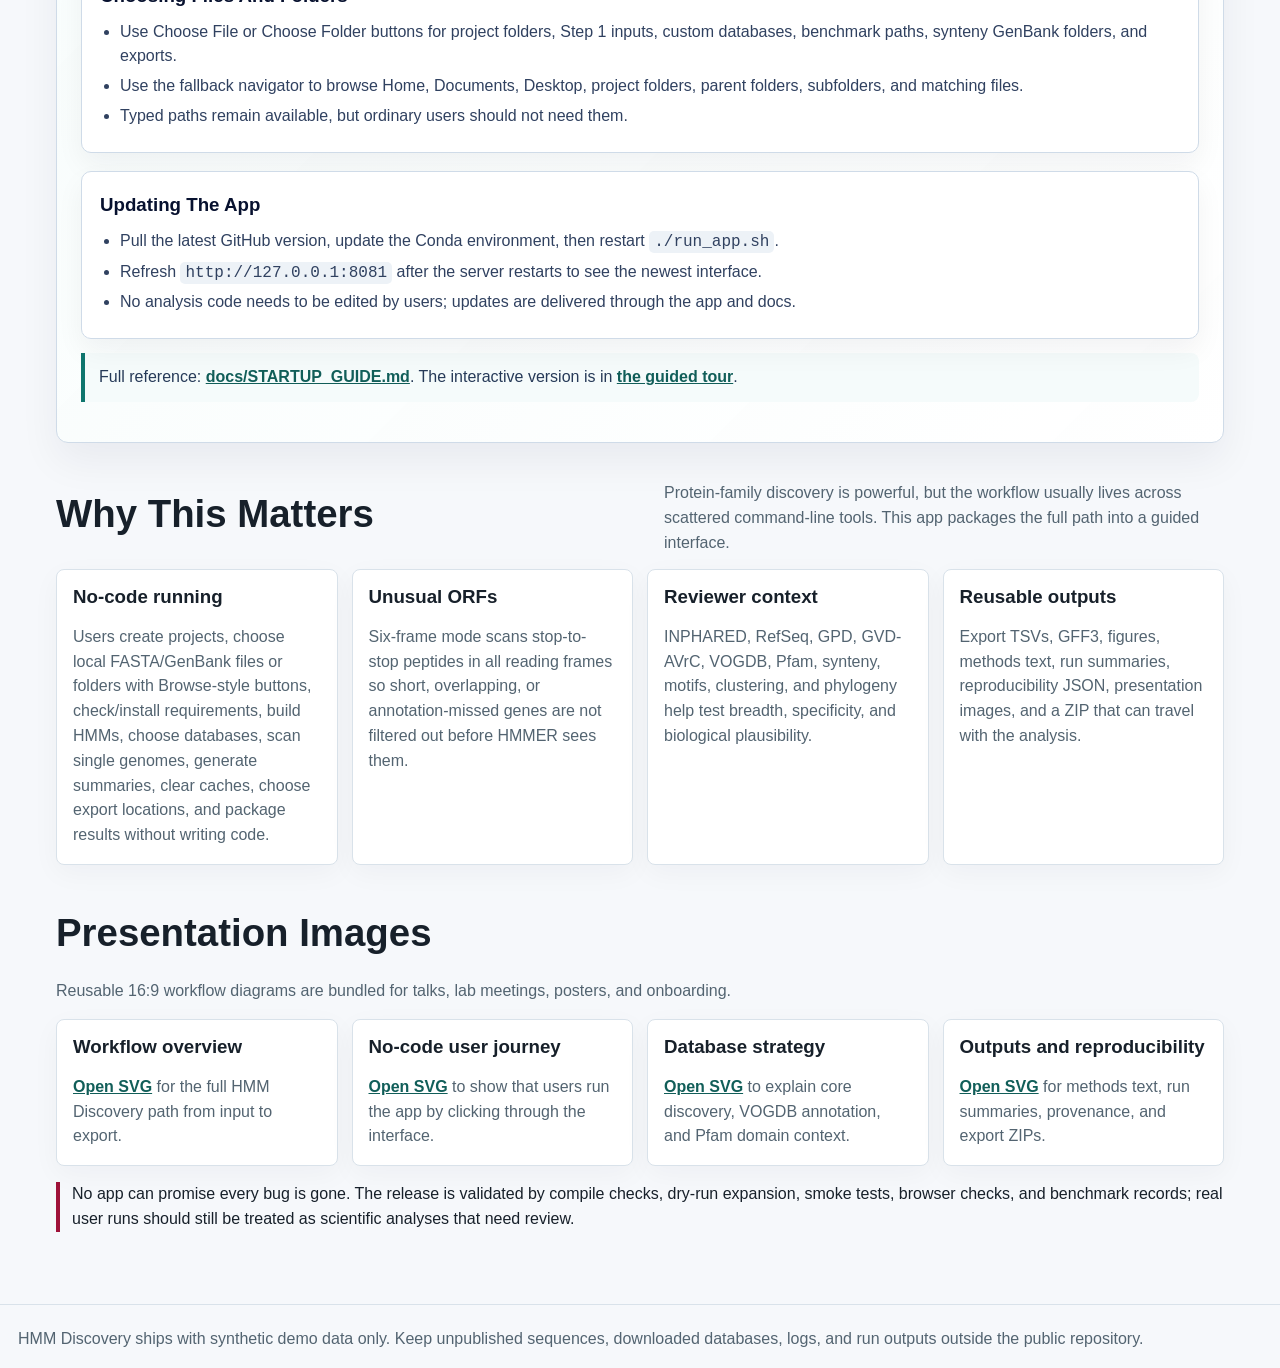
==== commit 860cb9c3: "Add native path chooser buttons" ====
--- a/www/index.html
+++ b/www/index.html
@@ -624,9 +624,55 @@
     .bottom-callout p { margin: 0; color: #304160; }
     .article-section { margin-top: 38px; }
     .article-grid { grid-template-columns: repeat(auto-fit, minmax(260px, 1fr)); }
+    .startup-panel {
+      padding: 24px;
+      background:
+        linear-gradient(135deg, rgba(240,250,249,0.92), rgba(255,255,255,0.96)),
+        #ffffff;
+    }
+    .startup-grid {
+      display: grid;
+      grid-template-columns: minmax(280px, 0.85fr) minmax(320px, 1.15fr);
+      gap: 18px;
+      align-items: start;
+      margin-top: 16px;
+    }
+    .startup-card {
+      border: 1px solid #cfdbe8;
+      border-radius: 10px;
+      background: #ffffff;
+      padding: 18px;
+      min-width: 0;
+      box-shadow: 0 12px 28px rgba(7,17,47,0.05);
+    }
+    .startup-card h3 { color: #07112f; margin-top: 0; }
+    .startup-card ol,
+    .startup-card ul { margin: 10px 0 0; padding-left: 20px; color: #304160; }
+    .startup-card li { margin: 5px 0; }
+    .code-block {
+      display: block;
+      white-space: pre-wrap;
+      overflow-wrap: anywhere;
+      background: #0f1f2e;
+      color: #e8f6f4;
+      border-radius: 8px;
+      padding: 14px;
+      font-size: 0.9rem;
+      line-height: 1.45;
+      box-shadow: inset 0 0 0 1px rgba(255,255,255,0.08);
+    }
+    .startup-note {
+      margin-top: 14px;
+      padding: 12px 14px;
+      border-left: 4px solid #0f766e;
+      background: #f5fbfb;
+      color: #263a58;
+      border-radius: 0 8px 8px 0;
+    }
     @media (max-width: 1280px) {
       .showcase-hero,
-      .lower-grid { grid-template-columns: 1fr; }
+      .lower-grid,
+      .startup-grid { grid-template-columns: 1fr; }
       .database-grid { grid-template-columns: repeat(2, minmax(0, 1fr)); }
       .workflow-strip { grid-template-columns: repeat(2, minmax(0, 1fr)); gap: 16px; }
       .flow-arrow { display: none; }
@@ -650,7 +696,7 @@
       .brand-mark { width: 34px; height: 34px; }
       .hero-copy h1 { font-size: 2.35rem; }
       .hero-features { grid-template-columns: 1fr; }
-      .protein-map, .db-panel, .synteny-panel, .workflow-strip, .bottom-callout { padding: 16px; }
+      .protein-map, .db-panel, .synteny-panel, .workflow-strip, .bottom-callout, .startup-panel { padding: 16px; }
       .legend, .gene-legend { gap: 10px; }
       .map-label { white-space: normal; }
       .hero-actions .nav-button { width: 100%; }
@@ -665,6 +711,7 @@
         <a href="#how-it-works">How It Works</a>
         <a href="#databases">Databases</a>
         <a href="#workflows">Example Workflows</a>
+        <a href="#startup">Startup</a>
         <a href="guide.html">Documentation</a>
         <a href="#about">About</a>
       </nav>
@@ -763,13 +810,101 @@
       </div>
     </section>
 
+    <section class="article-section panel startup-panel" id="startup">
+      <div class="section-head">
+        <h2>Startup Guide</h2>
+        <p>From GitHub to a working no-code app: install once, launch the browser interface, run the synthetic demo, then move to real protein-family or single-genome analyses.</p>
+      </div>
+      <div class="startup-grid">
+        <article class="startup-card">
+          <h3>Start Locally With Conda</h3>
+          <code class="code-block">git clone https://github.com/mbaffour/hmm-discovery.git
+cd hmm-discovery
+conda env create -f environment.yml
+conda activate hmm-discovery
+./run_app.sh</code>
+          <p class="startup-note">Open <strong>http://127.0.0.1:8081</strong>. After the app is open, ordinary users work through the interface and do not need to write code.</p>
+        </article>
+        <article class="startup-card">
+          <h3>Start With Docker</h3>
+          <code class="code-block">git clone https://github.com/mbaffour/hmm-discovery.git
+cd hmm-discovery
+docker build -t hmm-discovery .
+docker run --rm -p 8081:8081 hmm-discovery</code>
+          <p class="startup-note">For lab or server use, mount a persistent project folder so runs survive container restarts.</p>
+        </article>
+        <article class="startup-card">
+          <h3>First Demo Run</h3>
+          <ol>
+            <li>Create a new project folder outside the Git repository.</li>
+            <li>Load <code>example_data/demo_protein_family.fasta</code>.</li>
+            <li>Run alignment, HMM build, and self-search validation.</li>
+            <li>Export a ZIP to confirm reports and reproducibility files work.</li>
+          </ol>
+        </article>
+        <article class="startup-card">
+          <h3>First Real Run</h3>
+          <ol>
+            <li>Load curated protein seeds for one family.</li>
+            <li>Confirm clean alignment and seed recovery.</li>
+            <li>Search fast protein databases first.</li>
+            <li>Add INPHARED/RefSeq genomes, GPD, or GVD-AVrC only when the HMM behaves well.</li>
+          </ol>
+        </article>
+        <article class="startup-card">
+          <h3>Single-Genome Scan</h3>
+          <ul>
+            <li>Register one nucleotide FASTA or GenBank file in Database Setup.</li>
+            <li>Select only that custom target in Step 4.</li>
+            <li>Use exhaustive six-frame ORFs for short, overlapping, or annotation-missed genes.</li>
+            <li>Review coordinates, strand, coverage, and synteny placement.</li>
+          </ul>
+        </article>
+        <article class="startup-card">
+          <h3>Long-Run Advice</h3>
+          <ul>
+            <li>Keep large runs outside the Git repository.</li>
+            <li>Use cache cleanup after exports if disk space is tight.</li>
+            <li>On macOS, use <code>caffeinate -dimsu</code> during overnight runs.</li>
+            <li>Save <code>RUN_SUMMARY.md</code>, <code>METHODS_TEXT.txt</code>, and <code>reproducibility.json</code>.</li>
+          </ul>
+        </article>
+        <article class="startup-card">
+          <h3>Choosing Output Folders</h3>
+          <ul>
+            <li>Use the sidebar project folder as the working analysis folder.</li>
+            <li>Use Step 9's folder picker to browse and choose the final export ZIP destination.</li>
+            <li>The default export destination is <code>~/Documents/HMM-Discovery-Exports</code>.</li>
+            <li>For private data, choose a private lab folder or external drive, not the public Git repository.</li>
+          </ul>
+        </article>
+        <article class="startup-card">
+          <h3>Choosing Files And Folders</h3>
+          <ul>
+            <li>Use Choose File or Choose Folder buttons for project folders, Step 1 inputs, custom databases, benchmark paths, synteny GenBank folders, and exports.</li>
+            <li>Use the fallback navigator to browse Home, Documents, Desktop, project folders, parent folders, subfolders, and matching files.</li>
+            <li>Typed paths remain available, but ordinary users should not need them.</li>
+          </ul>
+        </article>
+        <article class="startup-card">
+          <h3>Updating The App</h3>
+          <ul>
+            <li>Pull the latest GitHub version, update the Conda environment, then restart <code>./run_app.sh</code>.</li>
+            <li>Refresh <code>http://127.0.0.1:8081</code> after the server restarts to see the newest interface.</li>
+            <li>No analysis code needs to be edited by users; updates are delivered through the app and docs.</li>
+          </ul>
+        </article>
+      </div>
+      <p class="startup-note">Full reference: <a href="https://github.com/mbaffour/hmm-discovery/blob/main/docs/STARTUP_GUIDE.md">docs/STARTUP_GUIDE.md</a>. The interactive version is in <a href="guide.html">the guided tour</a>.</p>
+    </section>
+
     <section class="article-section" id="about">
       <div class="section-head">
         <h2>Why This Matters</h2>
         <p>Protein-family discovery is powerful, but the workflow usually lives across scattered command-line tools. This app packages the full path into a guided interface.</p>
       </div>
       <div class="grid article-grid">
-        <div class="card"><h3>No-code running</h3><p>Users create projects, check/install requirements, upload FASTA files, build HMMs, choose databases, scan single genomes, generate summaries, clear caches, choose export locations, and package results without writing code.</p></div>
+        <div class="card"><h3>No-code running</h3><p>Users create projects, choose local FASTA/GenBank files or folders with Browse-style buttons, check/install requirements, build HMMs, choose databases, scan single genomes, generate summaries, clear caches, choose export locations, and package results without writing code.</p></div>
         <div class="card"><h3>Unusual ORFs</h3><p>Six-frame mode scans stop-to-stop peptides in all reading frames so short, overlapping, or annotation-missed genes are not filtered out before HMMER sees them.</p></div>
         <div class="card"><h3>Reviewer context</h3><p>INPHARED, RefSeq, GPD, GVD-AVrC, VOGDB, Pfam, synteny, motifs, clustering, and phylogeny help test breadth, specificity, and biological plausibility.</p></div>
         <div class="card"><h3>Reusable outputs</h3><p>Export TSVs, GFF3, figures, methods text, run summaries, reproducibility JSON, presentation images, and a ZIP that can travel with the analysis.</p></div>
